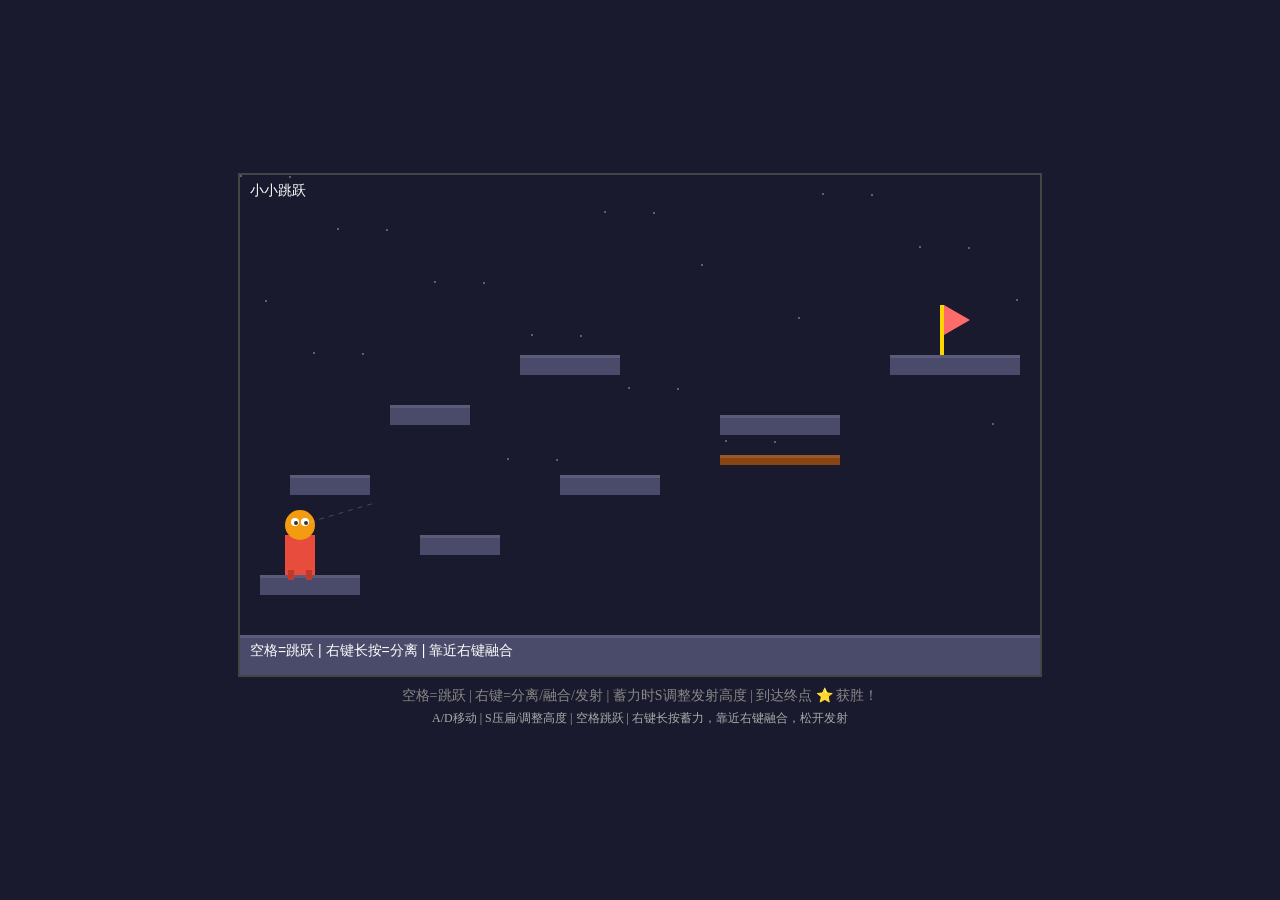
==== index.html @ ab2c9b50 "修复右键蓄力、压扁时上半身跟随" ====
<!DOCTYPE html>
<html lang="zh">
<head>
    <meta charset="UTF-8">
    <meta name="viewport" content="width=device-width, initial-scale=1.0">
    <title>小小跳跃 | Little Jump</title>
    <style>
        * { margin: 0; padding: 0; box-sizing: border-box; }
        body { background: #1a1a2e; display: flex; justify-content: center; align-items: center; min-height: 100vh; flex-direction: column; }
        canvas { background: #2d2d44; border: 2px solid #444; cursor: crosshair; }
        #info { color: #888; font-size: 14px; margin-top: 10px; text-align: center; }
        #controls { color: #aaa; font-size: 12px; margin-top: 5px; }
    </style>
</head>
<body>
    <canvas id="game" width="800" height="500"></canvas>
    <div id="info">空格=跳跃 | 右键=分离/融合/发射 | 蓄力时S调整发射高度 | 到达终点 ⭐ 获胜！</div>
    <div id="controls">A/D移动 | S压扁/调整高度 | 空格跳跃 | 右键长按蓄力，靠近右键融合，松开发射</div>
    
    <script>
        const canvas = document.getElementById('game');
        const ctx = canvas.getContext('2d');
        
        // 物理常量
        const GRAVITY = 0.55;
        const MAX_POWER = 30;        // 最大发射力度
        const POWER_RATE = 0.3;      // 蓄力速度
        const JUMP_POWER_SMALL = 9;
        const JUMP_POWER_BIG = 14;
        const HOLD_FOR_SEPARATION = 30; // 0.5秒后分离
        const MAX_CHARGE_FRAMES = 180;  // 3秒最大蓄力
        const MOVE_SPEED = 5;
        
        // 土狼时间 & 跳跃缓冲
        const COYOTE_TIME = 8;
        const JUMP_BUFFER = 8;
        
        // 游戏状态
        let isSeparated = false;
        let isChargingW = false;
        let chargePower = 0;
        let holdFramesW = 0;
        let wasSeparating = false;
        let isCrouching = false;
        let coyoteTimer = 0;
        let jumpBufferTimer = 0;
        let gameWon = false;
        
        // 蓄力时可调整上半身位置
        let chargeUpperOffset = -50; // 默认在头上50像素
        const MIN_UPPER_OFFSET = -80; // 最高
        const MAX_UPPER_OFFSET = -20; // 最低
        
        // 角色
        const lower = {
            x: 60, y: 400,
            vy: 0,
            onGround: false,
            crouchHeight: 20,
            isJumping: false
        };
        
        const upper = {
            x: 60, y: 350,
            vx: 0, vy: 0,
            launched: false
        };
        
        const fireballs = [];
        let mouseX = 400, mouseY = 250;
        const keys = { a: false, d: false, s: false, space: false, w: false };
        
        // 关卡设计
        const platforms = [
            { x: 0, y: 460, w: 800, h: 40 },
            { x: 20, y: 400, w: 100, h: 20 },
            { x: 180, y: 360, w: 80, h: 20 },
            { x: 320, y: 300, w: 100, h: 20 },
            { x: 480, y: 240, w: 120, h: 20 },
            { x: 480, y: 280, w: 120, h: 10, isBarrier: true },
            { x: 650, y: 180, w: 130, h: 20 },
            { x: 50, y: 300, w: 80, h: 20 },
            { x: 150, y: 230, w: 80, h: 20 },
            { x: 280, y: 180, w: 100, h: 20 },
        ];
        
        const goal = { x: 700, y: 130, w: 30, h: 50 };
        
        const COLORS = {
            bg: '#1a1a2e',
            platform: '#4a4a6a',
            barrier: '#8b4513',
            player: '#e74c3c',
            head: '#f39c12',
            goal: '#ffd700'
        };
        
        // ===== 跳跃 =====
        function tryJump(isBigJump) {
            if (lower.onGround || coyoteTimer > 0) {
                const power = isBigJump ? JUMP_POWER_BIG : JUMP_POWER_SMALL;
                lower.vy = -power;
                lower.onGround = false;
                lower.isJumping = true;
                coyoteTimer = 0;
                jumpBufferTimer = 0;
                return true;
            }
            return false;
        }
        
        // ===== 碰撞检测 =====
        function checkPlatformCollision() {
            let wasOnGround = lower.onGround;
            lower.onGround = false;
            
            for (const p of platforms) {
                if (lower.vy >= 0) {
                    const prevBottom = lower.y - lower.vy;
                    const currBottom = lower.y;
                    
                    if (lower.x > p.x && lower.x < p.x + p.w) {
                        if (prevBottom <= p.y && currBottom >= p.y) {
                            lower.y = p.y;
                            lower.vy = 0;
                            lower.onGround = true;
                            lower.isJumping = false;
                            break;
                        }
                    }
                }
            }
            
            if (wasOnGround && !lower.onGround && lower.vy >= 0) {
                coyoteTimer = COYOTE_TIME;
            }
        }
        
        function checkGoal() {
            if (lower.x > goal.x && lower.x < goal.x + goal.w &&
                lower.y > goal.y && lower.y < goal.y + goal.h) {
                gameWon = true;
            }
        }
        
        function resetGame() {
            lower.x = 60;
            lower.y = 400;
            lower.vy = 0;
            upper.x = 60;
            upper.y = 350;
            upper.launched = false;
            isSeparated = false;
            gameWon = false;
        }
        
        // ===== 输入处理 =====
        document.addEventListener('keydown', (e) => {
            if (e.code === 'KeyA') keys.a = true;
            if (e.code === 'KeyD') keys.d = true;
            if (e.code === 'KeyS') { 
                keys.s = true; 
                isCrouching = true;
                // 蓄力时按S降低上半身位置
                if (isChargingW && !isSeparated) {
                    chargeUpperOffset = Math.min(chargeUpperOffset + 2, MAX_UPPER_OFFSET);
                }
            }
            if (e.code === 'KeyR' && gameWon) { resetGame(); }
            
            // 空格 = 跳跃（只管跳跃）
            if (e.code === 'Space') {
                e.preventDefault();
                if (!keys.space) {
                    keys.space = true;
                    jumpBufferTimer = JUMP_BUFFER;
                    
                    // 分离状态下也能跳
                    if (isSeparated && (lower.onGround || coyoteTimer > 0)) {
                        tryJump(false);
                    }
                }
            }
            
            // W键（备用）
            if (e.code === 'KeyW') {
                keys.w = true;
            }
        });
        
        document.addEventListener('keyup', (e) => {
            if (e.code === 'KeyA') keys.a = false;
            if (e.code === 'KeyD') keys.d = false;
            if (e.code === 'KeyS') { keys.s = false; isCrouching = false; }
            
            // 空格松开 = 决定大小跳
            if (e.code === 'Space') {
                if (keys.space) {
                    if (!isSeparated) {
                        // 如果在地面上且没有在跳跃，尝试小跳
                        if (lower.onGround || coyoteTimer > 0) {
                            tryJump(false);
                        }
                    }
                    keys.space = false;
                    jumpBufferTimer = 0;
                }
            }
            
            // W松开
            if (e.code === 'KeyW') {
                keys.w = false;
            }
        });
        
        canvas.addEventListener('mousemove', (e) => {
            const rect = canvas.getBoundingClientRect();
            mouseX = e.clientX - rect.left;
            mouseY = e.clientY - rect.top;
        });
        
        // 左键 = 发射火球
        canvas.addEventListener('mousedown', (e) => {
            if (e.button === 0) shootFireball();
        });
        
        // 右键 = 分离/融合/蓄力
        let isRightMouseDown = false;
        canvas.addEventListener('mousedown', (e) => {
            if (e.button === 2) {
                e.preventDefault();
                isRightMouseDown = true;
                
                // 分离状态下检查融合
                if (isSeparated) {
                    const dx = lower.x - upper.x;
                    const dy = lower.y - upper.y;
                    if (Math.sqrt(dx*dx + dy*dy) < 50) {
                        // 靠近就融合
                        isSeparated = false;
                        upper.launched = false;
                        upper.x = lower.x;
                        upper.y = lower.y - 50;
                        isChargingW = false;
                        isRightMouseDown = false;
                    } else if (!upper.launched) {
                        // 远离就准备发射
                        isChargingW = true;
                        holdFramesW = 0;
                    }
                } else {
                    // 合并状态开始蓄力分离
                    isChargingW = true;
                    holdFramesW = 0;
                    wasSeparating = false;
                }
            }
        });
        
        // 右键松开 = 发射
        canvas.addEventListener('mouseup', (e) => {
            if (e.button === 2) {
                isRightMouseDown = false;
                if (wasSeparating && isSeparated && !upper.launched) {
                    const angle = Math.atan2(mouseY - upper.y, mouseX - upper.x);
                    const power = Math.min(chargePower, MAX_POWER);
                    upper.vx = Math.cos(angle) * power;
                    upper.vy = Math.sin(angle) * power;
                    upper.launched = true;
                }
                isChargingW = false;
                chargePower = 0;
                holdFramesW = 0;
                wasSeparating = false;
                chargeUpperOffset = -50;
            }
        });
        
        // 禁用右键菜单
        canvas.addEventListener('contextmenu', (e) => e.preventDefault());
        
        function shootFireball() {
            const angle = Math.atan2(mouseY - upper.y, mouseX - upper.x);
            fireballs.push({
                x: upper.x, y: upper.y,
                vx: Math.cos(angle) * 10,
                vy: Math.sin(angle) * 10,
                radius: 6, life: 80
            });
        }
        
        // ===== 更新 =====
        function update() {
            if (gameWon) return;
            
            // 移动
            if (keys.a) lower.x -= MOVE_SPEED;
            if (keys.d) lower.x += MOVE_SPEED;
            
            // 跳跃缓冲
            if (jumpBufferTimer > 0 && !lower.isJumping) {
                jumpBufferTimer--;
                if (lower.onGround || coyoteTimer > 0) {
                    tryJump(false);
                }
            }
            
            // 土狼时间
            if (coyoteTimer > 0) coyoteTimer--;
            
            // 重力
            lower.vy += GRAVITY;
            lower.y += lower.vy;
            
            checkPlatformCollision();
            
            // 头的位置（蓄力时可调整，压扁时跟随）
            if (!isSeparated) {
                upper.x = lower.x;
                if (isChargingW) {
                    // 蓄力时使用可调整的位置
                    upper.y = lower.y + chargeUpperOffset;
                } else if (isCrouching) {
                    // 压扁时头降低
                    upper.y = lower.y - 25;
                } else {
                    // 正常站立
                    upper.y = lower.y - 50;
                }
            }
            
            // 右键蓄力检测（分离）
            if (isRightMouseDown && isChargingW && !isSeparated) {
                holdFramesW++;
                chargePower = Math.min(chargePower + POWER_RATE, MAX_POWER);
                
                // 不按S时，上半身慢慢回到默认位置
                if (!keys.s && chargeUpperOffset > -50) {
                    chargeUpperOffset -= 1;
                }
                
                // 达到分离阈值
                if (holdFramesW >= HOLD_FOR_SEPARATION && !isSeparated) {
                    isSeparated = true;
                    upper.launched = false;
                    upper.x = lower.x;
                    upper.y = lower.y + chargeUpperOffset; // 使用调整后的位置
                    wasSeparating = true;
                }
                
                // 限制最大蓄力
                if (holdFramesW > MAX_CHARGE_FRAMES) {
                    holdFramesW = MAX_CHARGE_FRAMES;
                }
            }
            
            // 上半身飞行
            if (isSeparated && upper.launched) {
                upper.vy += GRAVITY;
                upper.x += upper.vx;
                upper.y += upper.vy;
                
                for (const p of platforms) {
                    if (upper.y + 15 > p.y && upper.y < p.y + p.h &&
                        upper.x > p.x && upper.x < p.x + p.w) {
                        upper.y = p.y - 15;
                        upper.vy *= -0.3;
                        upper.vx *= 0.8;
                        break;
                    }
                }
                
                if (upper.x < 15) { upper.x = 15; upper.vx *= -0.5; }
                if (upper.x > 785) { upper.x = 785; upper.vx *= -0.5; }
            } else if (isSeparated) {
                upper.x = lower.x;
                upper.y = lower.y - 50;
            }
            
            // 火球
            for (let i = fireballs.length - 1; i >= 0; i--) {
                const fb = fireballs[i];
                fb.x += fb.vx;
                fb.y += fb.vy;
                fb.vy += 0.15;
                fb.life--;
                if (fb.life <= 0 || fb.y > 500 || fb.x < 0 || fb.x > 800) {
                    fireballs.splice(i, 1);
                }
            }
            
            lower.x = Math.max(15, Math.min(785, lower.x));
            checkGoal();
        }
        
        // ===== 绘制 =====
        function draw() {
            ctx.fillStyle = COLORS.bg;
            ctx.fillRect(0, 0, 800, 500);
            
            // 背景星星
            ctx.fillStyle = 'rgba(255,255,255,0.3)';
            for (let i = 0; i < 30; i++) {
                ctx.fillRect((i * 97) % 800, (i * 53) % 300, 2, 2);
            }
            
            // 平台
            for (const p of platforms) {
                ctx.fillStyle = p.isBarrier ? COLORS.barrier : COLORS.platform;
                ctx.fillRect(p.x, p.y, p.w, p.h);
                ctx.fillStyle = 'rgba(255,255,255,0.1)';
                ctx.fillRect(p.x, p.y, p.w, 3);
            }
            
            // 终点
            ctx.fillStyle = COLORS.goal;
            ctx.fillRect(goal.x, goal.y, 4, goal.h);
            ctx.beginPath();
            ctx.moveTo(goal.x + 4, goal.y);
            ctx.lineTo(goal.x + 30, goal.y + 15);
            ctx.lineTo(goal.x + 4, goal.y + 30);
            ctx.fillStyle = '#ff6b6b';
            ctx.fill();
            
            // 下半身
            const bodyH = isCrouching ? lower.crouchHeight : 40;
            ctx.fillStyle = COLORS.player;
            ctx.fillRect(lower.x - 15, lower.y - bodyH, 30, bodyH);
            
            ctx.fillStyle = '#c0392b';
            if (!isCrouching) {
                ctx.fillRect(lower.x - 12, lower.y - 5, 6, 10);
                ctx.fillRect(lower.x + 6, lower.y - 5, 6, 10);
            } else {
                ctx.fillRect(lower.x - 15, lower.y - 5, 8, 5);
                ctx.fillRect(lower.x + 7, lower.y - 5, 8, 5);
            }
            
            // 上半身
            ctx.fillStyle = COLORS.head;
            ctx.beginPath();
            ctx.arc(upper.x, upper.y, 15, 0, Math.PI * 2);
            ctx.fill();
            
            ctx.fillStyle = '#fff';
            ctx.beginPath();
            ctx.arc(upper.x - 5, upper.y - 3, 4, 0, Math.PI * 2);
            ctx.arc(upper.x + 5, upper.y - 3, 4, 0, Math.PI * 2);
            ctx.fill();
            ctx.fillStyle = '#333';
            ctx.beginPath();
            ctx.arc(upper.x - 4, upper.y - 2, 2, 0, Math.PI * 2);
            ctx.arc(upper.x + 6, upper.y - 2, 2, 0, Math.PI * 2);
            ctx.fill();
            
            // W蓄力圈（合并显示）
            if (isChargingW && holdFramesW > 0) {
                const progress = Math.min(holdFramesW / MAX_CHARGE_FRAMES, 1);
                const sepRatio = HOLD_FOR_SEPARATION / MAX_CHARGE_FRAMES; // 分离点位置
                
                // 背景圈
                ctx.strokeStyle = 'rgba(100, 100, 100, 0.3)';
                ctx.lineWidth = 6;
                ctx.beginPath();
                ctx.arc(upper.x, upper.y, 30, 0, Math.PI * 2);
                ctx.stroke();
                
                // 蓄力进度圈
                if (progress < sepRatio) {
                    // 分离前：黄色（蓄力中）
                    ctx.strokeStyle = `rgba(255, 200, 0, ${0.5 + progress/sepRatio * 0.5})`;
                } else {
                    // 分离后：青色到红色（力度增加）
                    const powerProgress = (progress - sepRatio) / (1 - sepRatio);
                    const r = Math.floor(0 + powerProgress * 255);
                    const g = Math.floor(200 - powerProgress * 100);
                    const b = Math.floor(255 - powerProgress * 100);
                    ctx.strokeStyle = `rgba(${r}, ${g}, ${b}, 0.9)`;
                }
                
                ctx.lineWidth = 6;
                ctx.beginPath();
                ctx.arc(upper.x, upper.y, 30, -Math.PI/2, -Math.PI/2 + Math.PI * 2 * progress);
                ctx.stroke();
                
                // 分离点标记
                if (!isSeparated) {
                    const sepAngle = -Math.PI/2 + Math.PI * 2 * sepRatio;
                    ctx.fillStyle = '#fff';
                    ctx.beginPath();
                    ctx.arc(
                        upper.x + Math.cos(sepAngle) * 30,
                        upper.y + Math.sin(sepAngle) * 30,
                        3, 0, Math.PI * 2
                    );
                    ctx.fill();
                }
            }
            
            // 瞄准线
            ctx.strokeStyle = 'rgba(255, 255, 255, 0.2)';
            ctx.setLineDash([5, 5]);
            ctx.beginPath();
            ctx.moveTo(upper.x, upper.y);
            const angle = Math.atan2(mouseY - upper.y, mouseX - upper.x);
            ctx.lineTo(upper.x + Math.cos(angle) * 80, upper.y + Math.sin(angle) * 80);
            ctx.stroke();
            ctx.setLineDash([]);
            
            // 火球
            for (const fb of fireballs) {
                const alpha = fb.life / 80;
                ctx.fillStyle = `rgba(255, 150, 0, ${alpha})`;
                ctx.beginPath();
                ctx.arc(fb.x, fb.y, fb.radius, 0, Math.PI * 2);
                ctx.fill();
                ctx.fillStyle = `rgba(255, 255, 0, ${alpha})`;
                ctx.beginPath();
                ctx.arc(fb.x, fb.y, fb.radius - 2, 0, Math.PI * 2);
                ctx.fill();
            }
            
            // UI
            ctx.fillStyle = '#fff';
            ctx.font = '14px Arial';
            
            if (gameWon) {
                ctx.fillStyle = '#ffd700';
                ctx.font = '32px Arial';
                ctx.fillText('🎉 到达终点！按 R 重新开始 🎉', 200, 250);
            } else {
                ctx.fillText('小小跳跃', 10, 20);
                if (isSeparated) {
                    ctx.fillText('分离模式 | 空格=下身跳跃 | 靠近右键融合 | 长按右键蓄力，松开发射', 10, 480);
                } else if (isCrouching) {
                    ctx.fillText('压扁中...', 10, 480);
                } else if (isChargingW) {
                    const progress = Math.min(holdFramesW / MAX_CHARGE_FRAMES, 1);
                    const seconds = (holdFramesW / 60).toFixed(1);
                    const percent = Math.round(progress * 100);
                    const heightPercent = Math.round((chargeUpperOffset + 80) / 60 * 100);
                    if (!isSeparated) {
                        ctx.fillText(`右键蓄力: ${seconds}s / 3.0s (${percent}%) | S调整高度(${heightPercent}%)`, 10, 480);
                    } else {
                        ctx.fillText(`已分离！右键蓄力: ${seconds}s / 3.0s (${percent}%) 松开发射`, 10, 480);
                    }
                } else {
                    ctx.fillText('空格=跳跃 | 右键长按=分离 | 靠近右键融合', 10, 480);
                }
                
                if (coyoteTimer > 0) {
                    ctx.fillStyle = 'rgba(0, 255, 0, 0.5)';
                    ctx.fillText('土狼!', lower.x - 15, lower.y - 60);
                }
            }
        }
        
        function gameLoop() {
            update();
            draw();
            requestAnimationFrame(gameLoop);
        }
        
        gameLoop();
    </script>
</body>
</html>
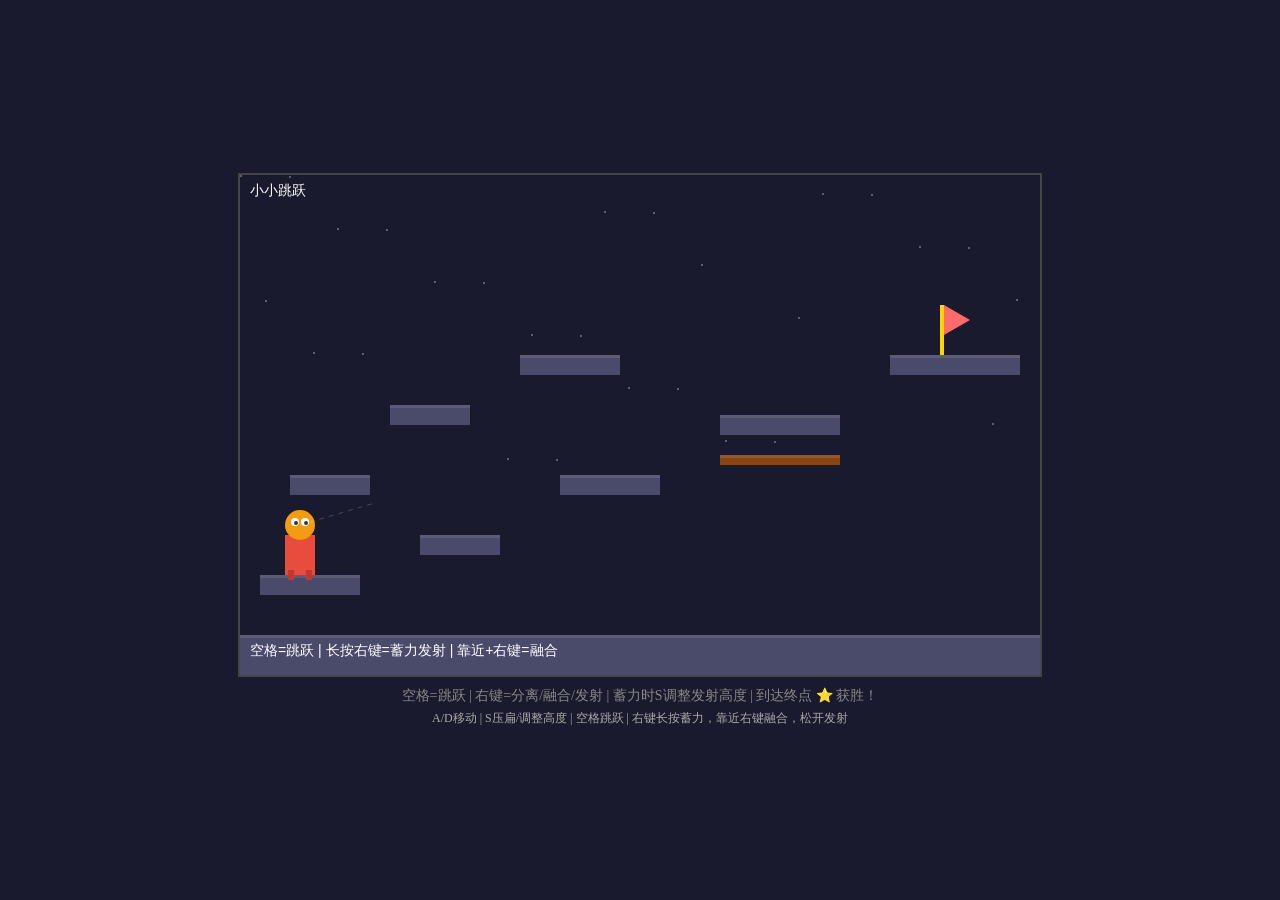
==== commit a1e6c178: "蓄力时不分离，松开右键才发射上半身" ====
--- a/index.html
+++ b/index.html
@@ -27,7 +27,7 @@
         const POWER_RATE = 0.3;      // 蓄力速度
         const JUMP_POWER_SMALL = 9;
         const JUMP_POWER_BIG = 14;
-        const HOLD_FOR_SEPARATION = 30; // 0.5秒后分离
+        const HOLD_FOR_SEPARATION = 60; // 1秒后分离
         const MAX_CHARGE_FRAMES = 180;  // 3秒最大蓄力
         const MOVE_SPEED = 5;
         
@@ -224,7 +224,7 @@
             if (e.button === 0) shootFireball();
         });
         
-        // 右键 = 分离/融合/蓄力
+        // 右键 = 融合/蓄力发射
         let isRightMouseDown = false;
         canvas.addEventListener('mousedown', (e) => {
             if (e.button === 2) {
@@ -243,31 +243,35 @@
                         upper.y = lower.y - 50;
                         isChargingW = false;
                         isRightMouseDown = false;
-                    } else if (!upper.launched) {
-                        // 远离就准备发射
-                        isChargingW = true;
-                        holdFramesW = 0;
                     }
                 } else {
-                    // 合并状态开始蓄力分离
+                    // 合并状态开始蓄力
                     isChargingW = true;
                     holdFramesW = 0;
-                    wasSeparating = false;
+                    chargePower = 0;
                 }
             }
         });
         
-        // 右键松开 = 发射
+        // 右键松开 = 发射上半身
         canvas.addEventListener('mouseup', (e) => {
             if (e.button === 2) {
+                e.preventDefault();
                 isRightMouseDown = false;
-                if (wasSeparating && isSeparated && !upper.launched) {
+                
+                if (isChargingW && !isSeparated && holdFramesW > 0) {
+                    // 蓄力状态松开：发射上半身
+                    isSeparated = true;
+                    upper.launched = true;
+                    upper.x = lower.x;
+                    upper.y = lower.y - 50;
+                    
                     const angle = Math.atan2(mouseY - upper.y, mouseX - upper.x);
                     const power = Math.min(chargePower, MAX_POWER);
                     upper.vx = Math.cos(angle) * power;
                     upper.vy = Math.sin(angle) * power;
-                    upper.launched = true;
-                }
+                }
+                
                 isChargingW = false;
                 chargePower = 0;
                 holdFramesW = 0;
@@ -317,36 +321,20 @@
             // 头的位置（蓄力时可调整，压扁时跟随）
             if (!isSeparated) {
                 upper.x = lower.x;
-                if (isChargingW) {
-                    // 蓄力时使用可调整的位置
-                    upper.y = lower.y + chargeUpperOffset;
-                } else if (isCrouching) {
-                    // 压扁时头降低
+                
+                if (isCrouching) {
+                    // 压扁时：头在身体上方25像素
                     upper.y = lower.y - 25;
                 } else {
-                    // 正常站立
+                    // 站立时：头在身体上方50像素
                     upper.y = lower.y - 50;
                 }
             }
             
-            // 右键蓄力检测（分离）
+            // 右键蓄力检测（只蓄力，不分离）
             if (isRightMouseDown && isChargingW && !isSeparated) {
                 holdFramesW++;
                 chargePower = Math.min(chargePower + POWER_RATE, MAX_POWER);
-                
-                // 不按S时，上半身慢慢回到默认位置
-                if (!keys.s && chargeUpperOffset > -50) {
-                    chargeUpperOffset -= 1;
-                }
-                
-                // 达到分离阈值
-                if (holdFramesW >= HOLD_FOR_SEPARATION && !isSeparated) {
-                    isSeparated = true;
-                    upper.launched = false;
-                    upper.x = lower.x;
-                    upper.y = lower.y + chargeUpperOffset; // 使用调整后的位置
-                    wasSeparating = true;
-                }
                 
                 // 限制最大蓄力
                 if (holdFramesW > MAX_CHARGE_FRAMES) {
@@ -453,48 +441,70 @@
             ctx.arc(upper.x + 6, upper.y - 2, 2, 0, Math.PI * 2);
             ctx.fill();
             
-            // W蓄力圈（合并显示）
+            // 右键蓄力圈（完整360°）
             if (isChargingW && holdFramesW > 0) {
                 const progress = Math.min(holdFramesW / MAX_CHARGE_FRAMES, 1);
-                const sepRatio = HOLD_FOR_SEPARATION / MAX_CHARGE_FRAMES; // 分离点位置
-                
-                // 背景圈
-                ctx.strokeStyle = 'rgba(100, 100, 100, 0.3)';
-                ctx.lineWidth = 6;
+                const sepRatio = HOLD_FOR_SEPARATION / MAX_CHARGE_FRAMES;
+                
+                // 背景圈（完整灰色）
+                ctx.strokeStyle = 'rgba(80, 80, 80, 0.5)';
+                ctx.lineWidth = 10;
                 ctx.beginPath();
-                ctx.arc(upper.x, upper.y, 30, 0, Math.PI * 2);
+                ctx.arc(upper.x, upper.y, 38, 0, Math.PI * 2);
                 ctx.stroke();
                 
-                // 蓄力进度圈
+                // 设置颜色
                 if (progress < sepRatio) {
-                    // 分离前：黄色（蓄力中）
-                    ctx.strokeStyle = `rgba(255, 200, 0, ${0.5 + progress/sepRatio * 0.5})`;
+                    const alpha = 0.6 + (progress / sepRatio) * 0.4;
+                    ctx.fillStyle = `rgba(255, 220, 0, ${alpha})`; // 黄色
                 } else {
-                    // 分离后：青色到红色（力度增加）
                     const powerProgress = (progress - sepRatio) / (1 - sepRatio);
-                    const r = Math.floor(0 + powerProgress * 255);
-                    const g = Math.floor(200 - powerProgress * 100);
-                    const b = Math.floor(255 - powerProgress * 100);
-                    ctx.strokeStyle = `rgba(${r}, ${g}, ${b}, 0.9)`;
-                }
-                
-                ctx.lineWidth = 6;
+                    const r = Math.floor(50 + powerProgress * 205);
+                    const g = Math.floor(255 - powerProgress * 150);
+                    const b = 50;
+                    ctx.fillStyle = `rgba(${r}, ${g}, ${b}, 0.9)`;
+                }
+                
+                // 画扇形填充（处理满圈情况）
                 ctx.beginPath();
-                ctx.arc(upper.x, upper.y, 30, -Math.PI/2, -Math.PI/2 + Math.PI * 2 * progress);
+                ctx.moveTo(upper.x, upper.y);
+                if (progress >= 0.99) {
+                    // 满圈时画完整圆
+                    ctx.arc(upper.x, upper.y, 38, 0, Math.PI * 2, false);
+                } else {
+                    const startAngle = -Math.PI / 2;
+                    const endAngle = startAngle + Math.PI * 2 * progress;
+                    ctx.arc(upper.x, upper.y, 38, startAngle, endAngle, false);
+                }
+                ctx.closePath();
+                ctx.fill();
+                
+                // 外圈描边
+                ctx.strokeStyle = 'rgba(255, 255, 255, 0.3)';
+                ctx.lineWidth = 2;
+                ctx.beginPath();
+                ctx.arc(upper.x, upper.y, 38, 0, Math.PI * 2);
                 ctx.stroke();
                 
                 // 分离点标记
                 if (!isSeparated) {
-                    const sepAngle = -Math.PI/2 + Math.PI * 2 * sepRatio;
+                    const sepAngle = -Math.PI / 2 + Math.PI * 2 * sepRatio;
                     ctx.fillStyle = '#fff';
                     ctx.beginPath();
                     ctx.arc(
-                        upper.x + Math.cos(sepAngle) * 30,
-                        upper.y + Math.sin(sepAngle) * 30,
-                        3, 0, Math.PI * 2
+                        upper.x + Math.cos(sepAngle) * 38,
+                        upper.y + Math.sin(sepAngle) * 38,
+                        5, 0, Math.PI * 2
                     );
                     ctx.fill();
                 }
+                
+                // 中心显示力度百分比
+                ctx.fillStyle = '#fff';
+                ctx.font = 'bold 12px Arial';
+                ctx.textAlign = 'center';
+                ctx.fillText(`${Math.round(progress * 100)}%`, upper.x, upper.y + 4);
+                ctx.textAlign = 'left';
             }
             
             // 瞄准线
@@ -531,21 +541,16 @@
             } else {
                 ctx.fillText('小小跳跃', 10, 20);
                 if (isSeparated) {
-                    ctx.fillText('分离模式 | 空格=下身跳跃 | 靠近右键融合 | 长按右键蓄力，松开发射', 10, 480);
+                    ctx.fillText('分离模式 | 空格=下身跳跃 | 靠近+右键=融合', 10, 480);
                 } else if (isCrouching) {
                     ctx.fillText('压扁中...', 10, 480);
                 } else if (isChargingW) {
                     const progress = Math.min(holdFramesW / MAX_CHARGE_FRAMES, 1);
                     const seconds = (holdFramesW / 60).toFixed(1);
                     const percent = Math.round(progress * 100);
-                    const heightPercent = Math.round((chargeUpperOffset + 80) / 60 * 100);
-                    if (!isSeparated) {
-                        ctx.fillText(`右键蓄力: ${seconds}s / 3.0s (${percent}%) | S调整高度(${heightPercent}%)`, 10, 480);
-                    } else {
-                        ctx.fillText(`已分离！右键蓄力: ${seconds}s / 3.0s (${percent}%) 松开发射`, 10, 480);
-                    }
+                    ctx.fillText(`蓄力中: ${seconds}s / 3.0s (${percent}%) | 松开发射`, 10, 480);
                 } else {
-                    ctx.fillText('空格=跳跃 | 右键长按=分离 | 靠近右键融合', 10, 480);
+                    ctx.fillText('空格=跳跃 | 长按右键=蓄力发射 | 靠近+右键=融合', 10, 480);
                 }
                 
                 if (coyoteTimer > 0) {
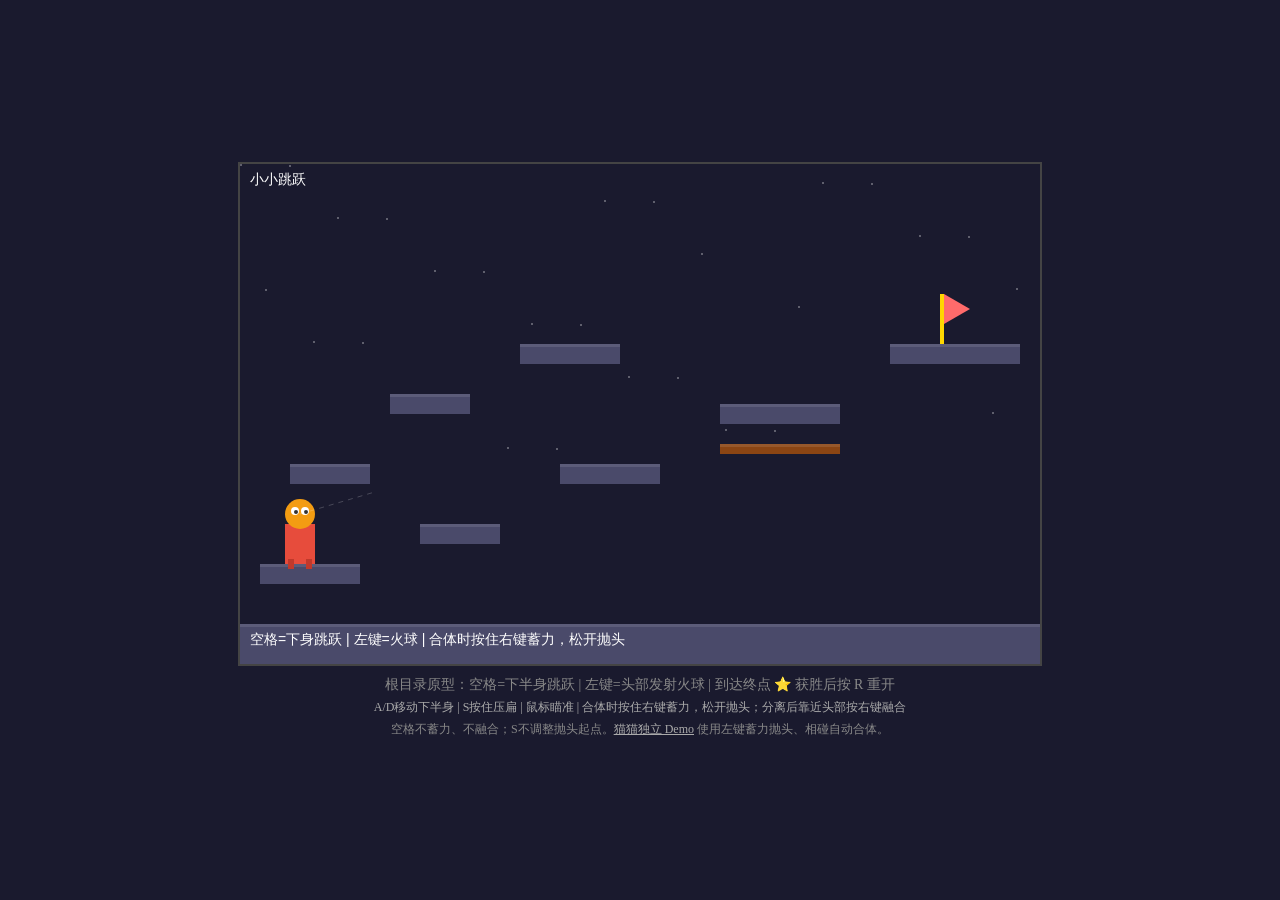
==== commit beaad386: "Clarify controls for both demos and correct legacy charge hints" ====
--- a/index.html
+++ b/index.html
@@ -14,8 +14,9 @@
 </head>
 <body>
     <canvas id="game" width="800" height="500"></canvas>
-    <div id="info">空格=跳跃 | 右键=分离/融合/发射 | 蓄力时S调整发射高度 | 到达终点 ⭐ 获胜！</div>
-    <div id="controls">A/D移动 | S压扁/调整高度 | 空格跳跃 | 右键长按蓄力，靠近右键融合，松开发射</div>
+    <div id="info">根目录原型：空格=下半身跳跃 | 左键=头部发射火球 | 到达终点 ⭐ 获胜后按 R 重开</div>
+    <div id="controls">A/D移动下半身 | S按住压扁 | 鼠标瞄准 | 合体时按住右键蓄力，松开抛头；分离后靠近头部按右键融合</div>
+    <div id="controls-note" style="color:#888;font-size:12px;margin-top:5px;">空格不蓄力、不融合；S不调整抛头起点。<a href="cat-launch/" style="color:#aaa;">猫猫独立 Demo</a> 使用左键蓄力抛头、相碰自动合体。</div>
     
     <script>
         const canvas = document.getElementById('game');
@@ -27,8 +28,7 @@
         const POWER_RATE = 0.3;      // 蓄力速度
         const JUMP_POWER_SMALL = 9;
         const JUMP_POWER_BIG = 14;
-        const HOLD_FOR_SEPARATION = 60; // 1秒后分离
-        const MAX_CHARGE_FRAMES = 180;  // 3秒最大蓄力
+        const MAX_CHARGE_FRAMES = 180;  // 蓄力计时上限；实际力度由 MAX_POWER / POWER_RATE 决定
         const MOVE_SPEED = 5;
         
         // 土狼时间 & 跳跃缓冲
@@ -46,7 +46,7 @@
         let jumpBufferTimer = 0;
         let gameWon = false;
         
-        // 蓄力时可调整上半身位置
+        // 旧版蓄力高度状态：当前绘制及发射起点未使用该偏移
         let chargeUpperOffset = -50; // 默认在头上50像素
         const MIN_UPPER_OFFSET = -80; // 最高
         const MAX_UPPER_OFFSET = -20; // 最低
@@ -161,7 +161,7 @@
             if (e.code === 'KeyS') { 
                 keys.s = true; 
                 isCrouching = true;
-                // 蓄力时按S降低上半身位置
+                // 保留旧版偏移更新；当前仅压扁姿势生效，不改变抛头起点
                 if (isChargingW && !isSeparated) {
                     chargeUpperOffset = Math.min(chargeUpperOffset + 2, MAX_UPPER_OFFSET);
                 }
@@ -182,7 +182,7 @@
                 }
             }
             
-            // W键（备用）
+            // W仅记录状态，当前未绑定动作
             if (e.code === 'KeyW') {
                 keys.w = true;
             }
@@ -193,7 +193,7 @@
             if (e.code === 'KeyD') keys.d = false;
             if (e.code === 'KeyS') { keys.s = false; isCrouching = false; }
             
-            // 空格松开 = 决定大小跳
+            // 空格松开：仍可在落地或土狼时间内尝试小跳，不负责蓄力或融合
             if (e.code === 'Space') {
                 if (keys.space) {
                     if (!isSeparated) {
@@ -318,7 +318,7 @@
             
             checkPlatformCollision();
             
-            // 头的位置（蓄力时可调整，压扁时跟随）
+            // 头的位置随压扁姿势变化；不使用旧版蓄力偏移
             if (!isSeparated) {
                 upper.x = lower.x;
                 
@@ -443,8 +443,8 @@
             
             // 右键蓄力圈（完整360°）
             if (isChargingW && holdFramesW > 0) {
-                const progress = Math.min(holdFramesW / MAX_CHARGE_FRAMES, 1);
-                const sepRatio = HOLD_FOR_SEPARATION / MAX_CHARGE_FRAMES;
+                const progress = Math.min(chargePower / MAX_POWER, 1);
+                const colorTransition = 1 / 3;
                 
                 // 背景圈（完整灰色）
                 ctx.strokeStyle = 'rgba(80, 80, 80, 0.5)';
@@ -454,11 +454,11 @@
                 ctx.stroke();
                 
                 // 设置颜色
-                if (progress < sepRatio) {
-                    const alpha = 0.6 + (progress / sepRatio) * 0.4;
+                if (progress < colorTransition) {
+                    const alpha = 0.6 + (progress / colorTransition) * 0.4;
                     ctx.fillStyle = `rgba(255, 220, 0, ${alpha})`; // 黄色
                 } else {
-                    const powerProgress = (progress - sepRatio) / (1 - sepRatio);
+                    const powerProgress = (progress - colorTransition) / (1 - colorTransition);
                     const r = Math.floor(50 + powerProgress * 205);
                     const g = Math.floor(255 - powerProgress * 150);
                     const b = 50;
@@ -485,19 +485,6 @@
                 ctx.beginPath();
                 ctx.arc(upper.x, upper.y, 38, 0, Math.PI * 2);
                 ctx.stroke();
-                
-                // 分离点标记
-                if (!isSeparated) {
-                    const sepAngle = -Math.PI / 2 + Math.PI * 2 * sepRatio;
-                    ctx.fillStyle = '#fff';
-                    ctx.beginPath();
-                    ctx.arc(
-                        upper.x + Math.cos(sepAngle) * 38,
-                        upper.y + Math.sin(sepAngle) * 38,
-                        5, 0, Math.PI * 2
-                    );
-                    ctx.fill();
-                }
                 
                 // 中心显示力度百分比
                 ctx.fillStyle = '#fff';
@@ -541,16 +528,15 @@
             } else {
                 ctx.fillText('小小跳跃', 10, 20);
                 if (isSeparated) {
-                    ctx.fillText('分离模式 | 空格=下身跳跃 | 靠近+右键=融合', 10, 480);
+                    ctx.fillText('分离模式 | 空格=下身跳跃 | 左键=火球 | 靠近+右键=融合', 10, 480);
                 } else if (isCrouching) {
                     ctx.fillText('压扁中...', 10, 480);
                 } else if (isChargingW) {
-                    const progress = Math.min(holdFramesW / MAX_CHARGE_FRAMES, 1);
-                    const seconds = (holdFramesW / 60).toFixed(1);
+                    const progress = Math.min(chargePower / MAX_POWER, 1);
                     const percent = Math.round(progress * 100);
-                    ctx.fillText(`蓄力中: ${seconds}s / 3.0s (${percent}%) | 松开发射`, 10, 480);
+                    ctx.fillText(`右键蓄力中：力度 ${percent}% | 松开右键分离并发射头部`, 10, 480);
                 } else {
-                    ctx.fillText('空格=跳跃 | 长按右键=蓄力发射 | 靠近+右键=融合', 10, 480);
+                    ctx.fillText('空格=下身跳跃 | 左键=火球 | 合体时按住右键蓄力，松开抛头', 10, 480);
                 }
                 
                 if (coyoteTimer > 0) {
@@ -570,3 +556,4 @@
     </script>
 </body>
 </html>
+
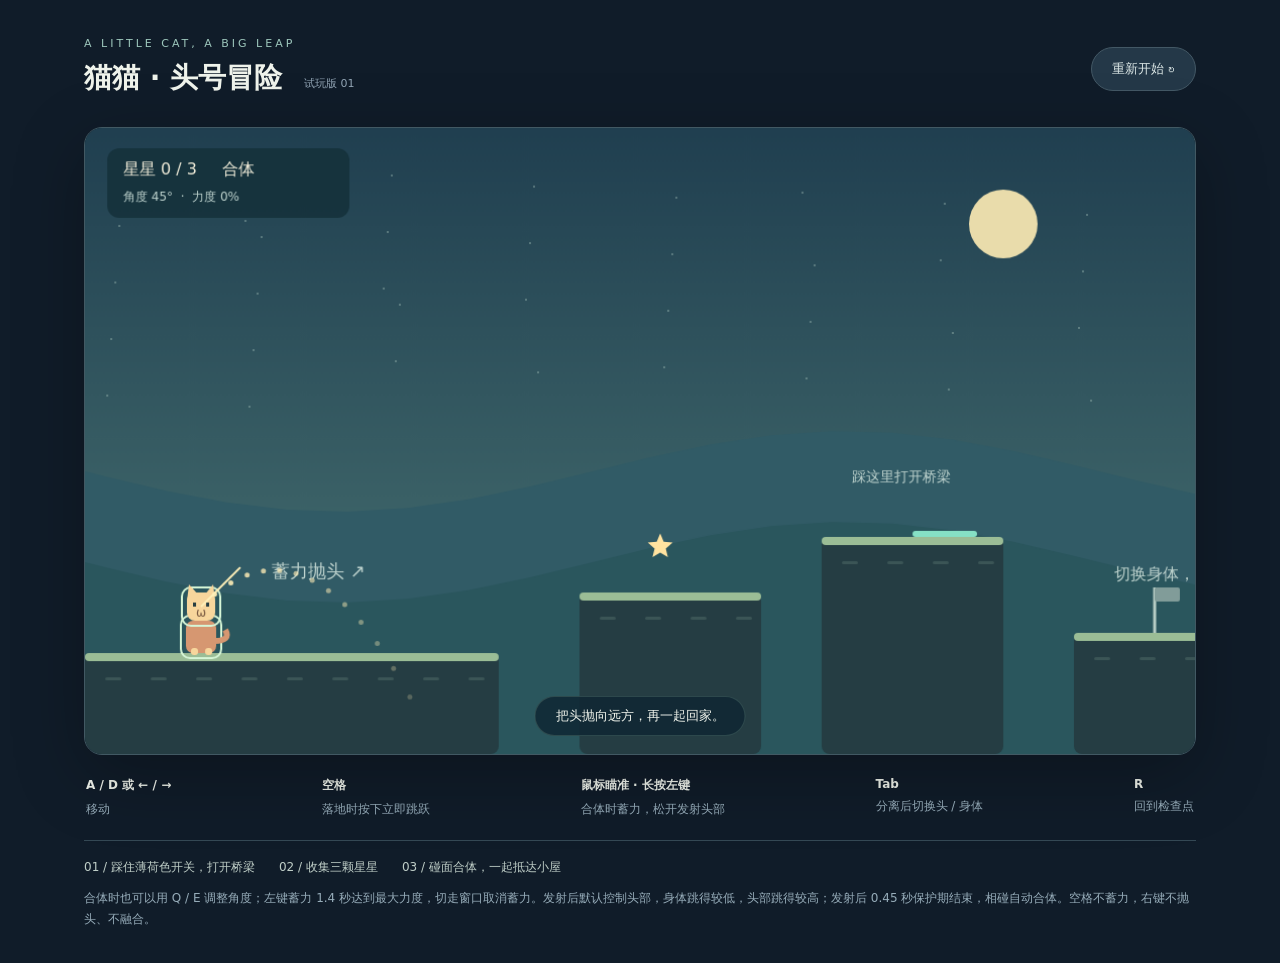
==== commit d7d141a0: "Remove legacy root prototype and route homepage to cat game" ====
--- a/index.html
+++ b/index.html
@@ -1,559 +1,13 @@
-<!DOCTYPE html>
-<html lang="zh">
+<!doctype html>
+<html lang="zh-CN">
 <head>
-    <meta charset="UTF-8">
-    <meta name="viewport" content="width=device-width, initial-scale=1.0">
-    <title>小小跳跃 | Little Jump</title>
-    <style>
-        * { margin: 0; padding: 0; box-sizing: border-box; }
-        body { background: #1a1a2e; display: flex; justify-content: center; align-items: center; min-height: 100vh; flex-direction: column; }
-        canvas { background: #2d2d44; border: 2px solid #444; cursor: crosshair; }
-        #info { color: #888; font-size: 14px; margin-top: 10px; text-align: center; }
-        #controls { color: #aaa; font-size: 12px; margin-top: 5px; }
-    </style>
+    <meta charset="utf-8">
+    <meta name="viewport" content="width=device-width, initial-scale=1">
+    <meta http-equiv="refresh" content="0; url=cat-launch/index.html">
+    <title>猫猫 · 头号冒险 | Little Jump</title>
+    <script>window.location.replace('cat-launch/index.html');</script>
 </head>
 <body>
-    <canvas id="game" width="800" height="500"></canvas>
-    <div id="info">根目录原型：空格=下半身跳跃 | 左键=头部发射火球 | 到达终点 ⭐ 获胜后按 R 重开</div>
-    <div id="controls">A/D移动下半身 | S按住压扁 | 鼠标瞄准 | 合体时按住右键蓄力，松开抛头；分离后靠近头部按右键融合</div>
-    <div id="controls-note" style="color:#888;font-size:12px;margin-top:5px;">空格不蓄力、不融合；S不调整抛头起点。<a href="cat-launch/" style="color:#aaa;">猫猫独立 Demo</a> 使用左键蓄力抛头、相碰自动合体。</div>
-    
-    <script>
-        const canvas = document.getElementById('game');
-        const ctx = canvas.getContext('2d');
-        
-        // 物理常量
-        const GRAVITY = 0.55;
-        const MAX_POWER = 30;        // 最大发射力度
-        const POWER_RATE = 0.3;      // 蓄力速度
-        const JUMP_POWER_SMALL = 9;
-        const JUMP_POWER_BIG = 14;
-        const MAX_CHARGE_FRAMES = 180;  // 蓄力计时上限；实际力度由 MAX_POWER / POWER_RATE 决定
-        const MOVE_SPEED = 5;
-        
-        // 土狼时间 & 跳跃缓冲
-        const COYOTE_TIME = 8;
-        const JUMP_BUFFER = 8;
-        
-        // 游戏状态
-        let isSeparated = false;
-        let isChargingW = false;
-        let chargePower = 0;
-        let holdFramesW = 0;
-        let wasSeparating = false;
-        let isCrouching = false;
-        let coyoteTimer = 0;
-        let jumpBufferTimer = 0;
-        let gameWon = false;
-        
-        // 旧版蓄力高度状态：当前绘制及发射起点未使用该偏移
-        let chargeUpperOffset = -50; // 默认在头上50像素
-        const MIN_UPPER_OFFSET = -80; // 最高
-        const MAX_UPPER_OFFSET = -20; // 最低
-        
-        // 角色
-        const lower = {
-            x: 60, y: 400,
-            vy: 0,
-            onGround: false,
-            crouchHeight: 20,
-            isJumping: false
-        };
-        
-        const upper = {
-            x: 60, y: 350,
-            vx: 0, vy: 0,
-            launched: false
-        };
-        
-        const fireballs = [];
-        let mouseX = 400, mouseY = 250;
-        const keys = { a: false, d: false, s: false, space: false, w: false };
-        
-        // 关卡设计
-        const platforms = [
-            { x: 0, y: 460, w: 800, h: 40 },
-            { x: 20, y: 400, w: 100, h: 20 },
-            { x: 180, y: 360, w: 80, h: 20 },
-            { x: 320, y: 300, w: 100, h: 20 },
-            { x: 480, y: 240, w: 120, h: 20 },
-            { x: 480, y: 280, w: 120, h: 10, isBarrier: true },
-            { x: 650, y: 180, w: 130, h: 20 },
-            { x: 50, y: 300, w: 80, h: 20 },
-            { x: 150, y: 230, w: 80, h: 20 },
-            { x: 280, y: 180, w: 100, h: 20 },
-        ];
-        
-        const goal = { x: 700, y: 130, w: 30, h: 50 };
-        
-        const COLORS = {
-            bg: '#1a1a2e',
-            platform: '#4a4a6a',
-            barrier: '#8b4513',
-            player: '#e74c3c',
-            head: '#f39c12',
-            goal: '#ffd700'
-        };
-        
-        // ===== 跳跃 =====
-        function tryJump(isBigJump) {
-            if (lower.onGround || coyoteTimer > 0) {
-                const power = isBigJump ? JUMP_POWER_BIG : JUMP_POWER_SMALL;
-                lower.vy = -power;
-                lower.onGround = false;
-                lower.isJumping = true;
-                coyoteTimer = 0;
-                jumpBufferTimer = 0;
-                return true;
-            }
-            return false;
-        }
-        
-        // ===== 碰撞检测 =====
-        function checkPlatformCollision() {
-            let wasOnGround = lower.onGround;
-            lower.onGround = false;
-            
-            for (const p of platforms) {
-                if (lower.vy >= 0) {
-                    const prevBottom = lower.y - lower.vy;
-                    const currBottom = lower.y;
-                    
-                    if (lower.x > p.x && lower.x < p.x + p.w) {
-                        if (prevBottom <= p.y && currBottom >= p.y) {
-                            lower.y = p.y;
-                            lower.vy = 0;
-                            lower.onGround = true;
-                            lower.isJumping = false;
-                            break;
-                        }
-                    }
-                }
-            }
-            
-            if (wasOnGround && !lower.onGround && lower.vy >= 0) {
-                coyoteTimer = COYOTE_TIME;
-            }
-        }
-        
-        function checkGoal() {
-            if (lower.x > goal.x && lower.x < goal.x + goal.w &&
-                lower.y > goal.y && lower.y < goal.y + goal.h) {
-                gameWon = true;
-            }
-        }
-        
-        function resetGame() {
-            lower.x = 60;
-            lower.y = 400;
-            lower.vy = 0;
-            upper.x = 60;
-            upper.y = 350;
-            upper.launched = false;
-            isSeparated = false;
-            gameWon = false;
-        }
-        
-        // ===== 输入处理 =====
-        document.addEventListener('keydown', (e) => {
-            if (e.code === 'KeyA') keys.a = true;
-            if (e.code === 'KeyD') keys.d = true;
-            if (e.code === 'KeyS') { 
-                keys.s = true; 
-                isCrouching = true;
-                // 保留旧版偏移更新；当前仅压扁姿势生效，不改变抛头起点
-                if (isChargingW && !isSeparated) {
-                    chargeUpperOffset = Math.min(chargeUpperOffset + 2, MAX_UPPER_OFFSET);
-                }
-            }
-            if (e.code === 'KeyR' && gameWon) { resetGame(); }
-            
-            // 空格 = 跳跃（只管跳跃）
-            if (e.code === 'Space') {
-                e.preventDefault();
-                if (!keys.space) {
-                    keys.space = true;
-                    jumpBufferTimer = JUMP_BUFFER;
-                    
-                    // 分离状态下也能跳
-                    if (isSeparated && (lower.onGround || coyoteTimer > 0)) {
-                        tryJump(false);
-                    }
-                }
-            }
-            
-            // W仅记录状态，当前未绑定动作
-            if (e.code === 'KeyW') {
-                keys.w = true;
-            }
-        });
-        
-        document.addEventListener('keyup', (e) => {
-            if (e.code === 'KeyA') keys.a = false;
-            if (e.code === 'KeyD') keys.d = false;
-            if (e.code === 'KeyS') { keys.s = false; isCrouching = false; }
-            
-            // 空格松开：仍可在落地或土狼时间内尝试小跳，不负责蓄力或融合
-            if (e.code === 'Space') {
-                if (keys.space) {
-                    if (!isSeparated) {
-                        // 如果在地面上且没有在跳跃，尝试小跳
-                        if (lower.onGround || coyoteTimer > 0) {
-                            tryJump(false);
-                        }
-                    }
-                    keys.space = false;
-                    jumpBufferTimer = 0;
-                }
-            }
-            
-            // W松开
-            if (e.code === 'KeyW') {
-                keys.w = false;
-            }
-        });
-        
-        canvas.addEventListener('mousemove', (e) => {
-            const rect = canvas.getBoundingClientRect();
-            mouseX = e.clientX - rect.left;
-            mouseY = e.clientY - rect.top;
-        });
-        
-        // 左键 = 发射火球
-        canvas.addEventListener('mousedown', (e) => {
-            if (e.button === 0) shootFireball();
-        });
-        
-        // 右键 = 融合/蓄力发射
-        let isRightMouseDown = false;
-        canvas.addEventListener('mousedown', (e) => {
-            if (e.button === 2) {
-                e.preventDefault();
-                isRightMouseDown = true;
-                
-                // 分离状态下检查融合
-                if (isSeparated) {
-                    const dx = lower.x - upper.x;
-                    const dy = lower.y - upper.y;
-                    if (Math.sqrt(dx*dx + dy*dy) < 50) {
-                        // 靠近就融合
-                        isSeparated = false;
-                        upper.launched = false;
-                        upper.x = lower.x;
-                        upper.y = lower.y - 50;
-                        isChargingW = false;
-                        isRightMouseDown = false;
-                    }
-                } else {
-                    // 合并状态开始蓄力
-                    isChargingW = true;
-                    holdFramesW = 0;
-                    chargePower = 0;
-                }
-            }
-        });
-        
-        // 右键松开 = 发射上半身
-        canvas.addEventListener('mouseup', (e) => {
-            if (e.button === 2) {
-                e.preventDefault();
-                isRightMouseDown = false;
-                
-                if (isChargingW && !isSeparated && holdFramesW > 0) {
-                    // 蓄力状态松开：发射上半身
-                    isSeparated = true;
-                    upper.launched = true;
-                    upper.x = lower.x;
-                    upper.y = lower.y - 50;
-                    
-                    const angle = Math.atan2(mouseY - upper.y, mouseX - upper.x);
-                    const power = Math.min(chargePower, MAX_POWER);
-                    upper.vx = Math.cos(angle) * power;
-                    upper.vy = Math.sin(angle) * power;
-                }
-                
-                isChargingW = false;
-                chargePower = 0;
-                holdFramesW = 0;
-                wasSeparating = false;
-                chargeUpperOffset = -50;
-            }
-        });
-        
-        // 禁用右键菜单
-        canvas.addEventListener('contextmenu', (e) => e.preventDefault());
-        
-        function shootFireball() {
-            const angle = Math.atan2(mouseY - upper.y, mouseX - upper.x);
-            fireballs.push({
-                x: upper.x, y: upper.y,
-                vx: Math.cos(angle) * 10,
-                vy: Math.sin(angle) * 10,
-                radius: 6, life: 80
-            });
-        }
-        
-        // ===== 更新 =====
-        function update() {
-            if (gameWon) return;
-            
-            // 移动
-            if (keys.a) lower.x -= MOVE_SPEED;
-            if (keys.d) lower.x += MOVE_SPEED;
-            
-            // 跳跃缓冲
-            if (jumpBufferTimer > 0 && !lower.isJumping) {
-                jumpBufferTimer--;
-                if (lower.onGround || coyoteTimer > 0) {
-                    tryJump(false);
-                }
-            }
-            
-            // 土狼时间
-            if (coyoteTimer > 0) coyoteTimer--;
-            
-            // 重力
-            lower.vy += GRAVITY;
-            lower.y += lower.vy;
-            
-            checkPlatformCollision();
-            
-            // 头的位置随压扁姿势变化；不使用旧版蓄力偏移
-            if (!isSeparated) {
-                upper.x = lower.x;
-                
-                if (isCrouching) {
-                    // 压扁时：头在身体上方25像素
-                    upper.y = lower.y - 25;
-                } else {
-                    // 站立时：头在身体上方50像素
-                    upper.y = lower.y - 50;
-                }
-            }
-            
-            // 右键蓄力检测（只蓄力，不分离）
-            if (isRightMouseDown && isChargingW && !isSeparated) {
-                holdFramesW++;
-                chargePower = Math.min(chargePower + POWER_RATE, MAX_POWER);
-                
-                // 限制最大蓄力
-                if (holdFramesW > MAX_CHARGE_FRAMES) {
-                    holdFramesW = MAX_CHARGE_FRAMES;
-                }
-            }
-            
-            // 上半身飞行
-            if (isSeparated && upper.launched) {
-                upper.vy += GRAVITY;
-                upper.x += upper.vx;
-                upper.y += upper.vy;
-                
-                for (const p of platforms) {
-                    if (upper.y + 15 > p.y && upper.y < p.y + p.h &&
-                        upper.x > p.x && upper.x < p.x + p.w) {
-                        upper.y = p.y - 15;
-                        upper.vy *= -0.3;
-                        upper.vx *= 0.8;
-                        break;
-                    }
-                }
-                
-                if (upper.x < 15) { upper.x = 15; upper.vx *= -0.5; }
-                if (upper.x > 785) { upper.x = 785; upper.vx *= -0.5; }
-            } else if (isSeparated) {
-                upper.x = lower.x;
-                upper.y = lower.y - 50;
-            }
-            
-            // 火球
-            for (let i = fireballs.length - 1; i >= 0; i--) {
-                const fb = fireballs[i];
-                fb.x += fb.vx;
-                fb.y += fb.vy;
-                fb.vy += 0.15;
-                fb.life--;
-                if (fb.life <= 0 || fb.y > 500 || fb.x < 0 || fb.x > 800) {
-                    fireballs.splice(i, 1);
-                }
-            }
-            
-            lower.x = Math.max(15, Math.min(785, lower.x));
-            checkGoal();
-        }
-        
-        // ===== 绘制 =====
-        function draw() {
-            ctx.fillStyle = COLORS.bg;
-            ctx.fillRect(0, 0, 800, 500);
-            
-            // 背景星星
-            ctx.fillStyle = 'rgba(255,255,255,0.3)';
-            for (let i = 0; i < 30; i++) {
-                ctx.fillRect((i * 97) % 800, (i * 53) % 300, 2, 2);
-            }
-            
-            // 平台
-            for (const p of platforms) {
-                ctx.fillStyle = p.isBarrier ? COLORS.barrier : COLORS.platform;
-                ctx.fillRect(p.x, p.y, p.w, p.h);
-                ctx.fillStyle = 'rgba(255,255,255,0.1)';
-                ctx.fillRect(p.x, p.y, p.w, 3);
-            }
-            
-            // 终点
-            ctx.fillStyle = COLORS.goal;
-            ctx.fillRect(goal.x, goal.y, 4, goal.h);
-            ctx.beginPath();
-            ctx.moveTo(goal.x + 4, goal.y);
-            ctx.lineTo(goal.x + 30, goal.y + 15);
-            ctx.lineTo(goal.x + 4, goal.y + 30);
-            ctx.fillStyle = '#ff6b6b';
-            ctx.fill();
-            
-            // 下半身
-            const bodyH = isCrouching ? lower.crouchHeight : 40;
-            ctx.fillStyle = COLORS.player;
-            ctx.fillRect(lower.x - 15, lower.y - bodyH, 30, bodyH);
-            
-            ctx.fillStyle = '#c0392b';
-            if (!isCrouching) {
-                ctx.fillRect(lower.x - 12, lower.y - 5, 6, 10);
-                ctx.fillRect(lower.x + 6, lower.y - 5, 6, 10);
-            } else {
-                ctx.fillRect(lower.x - 15, lower.y - 5, 8, 5);
-                ctx.fillRect(lower.x + 7, lower.y - 5, 8, 5);
-            }
-            
-            // 上半身
-            ctx.fillStyle = COLORS.head;
-            ctx.beginPath();
-            ctx.arc(upper.x, upper.y, 15, 0, Math.PI * 2);
-            ctx.fill();
-            
-            ctx.fillStyle = '#fff';
-            ctx.beginPath();
-            ctx.arc(upper.x - 5, upper.y - 3, 4, 0, Math.PI * 2);
-            ctx.arc(upper.x + 5, upper.y - 3, 4, 0, Math.PI * 2);
-            ctx.fill();
-            ctx.fillStyle = '#333';
-            ctx.beginPath();
-            ctx.arc(upper.x - 4, upper.y - 2, 2, 0, Math.PI * 2);
-            ctx.arc(upper.x + 6, upper.y - 2, 2, 0, Math.PI * 2);
-            ctx.fill();
-            
-            // 右键蓄力圈（完整360°）
-            if (isChargingW && holdFramesW > 0) {
-                const progress = Math.min(chargePower / MAX_POWER, 1);
-                const colorTransition = 1 / 3;
-                
-                // 背景圈（完整灰色）
-                ctx.strokeStyle = 'rgba(80, 80, 80, 0.5)';
-                ctx.lineWidth = 10;
-                ctx.beginPath();
-                ctx.arc(upper.x, upper.y, 38, 0, Math.PI * 2);
-                ctx.stroke();
-                
-                // 设置颜色
-                if (progress < colorTransition) {
-                    const alpha = 0.6 + (progress / colorTransition) * 0.4;
-                    ctx.fillStyle = `rgba(255, 220, 0, ${alpha})`; // 黄色
-                } else {
-                    const powerProgress = (progress - colorTransition) / (1 - colorTransition);
-                    const r = Math.floor(50 + powerProgress * 205);
-                    const g = Math.floor(255 - powerProgress * 150);
-                    const b = 50;
-                    ctx.fillStyle = `rgba(${r}, ${g}, ${b}, 0.9)`;
-                }
-                
-                // 画扇形填充（处理满圈情况）
-                ctx.beginPath();
-                ctx.moveTo(upper.x, upper.y);
-                if (progress >= 0.99) {
-                    // 满圈时画完整圆
-                    ctx.arc(upper.x, upper.y, 38, 0, Math.PI * 2, false);
-                } else {
-                    const startAngle = -Math.PI / 2;
-                    const endAngle = startAngle + Math.PI * 2 * progress;
-                    ctx.arc(upper.x, upper.y, 38, startAngle, endAngle, false);
-                }
-                ctx.closePath();
-                ctx.fill();
-                
-                // 外圈描边
-                ctx.strokeStyle = 'rgba(255, 255, 255, 0.3)';
-                ctx.lineWidth = 2;
-                ctx.beginPath();
-                ctx.arc(upper.x, upper.y, 38, 0, Math.PI * 2);
-                ctx.stroke();
-                
-                // 中心显示力度百分比
-                ctx.fillStyle = '#fff';
-                ctx.font = 'bold 12px Arial';
-                ctx.textAlign = 'center';
-                ctx.fillText(`${Math.round(progress * 100)}%`, upper.x, upper.y + 4);
-                ctx.textAlign = 'left';
-            }
-            
-            // 瞄准线
-            ctx.strokeStyle = 'rgba(255, 255, 255, 0.2)';
-            ctx.setLineDash([5, 5]);
-            ctx.beginPath();
-            ctx.moveTo(upper.x, upper.y);
-            const angle = Math.atan2(mouseY - upper.y, mouseX - upper.x);
-            ctx.lineTo(upper.x + Math.cos(angle) * 80, upper.y + Math.sin(angle) * 80);
-            ctx.stroke();
-            ctx.setLineDash([]);
-            
-            // 火球
-            for (const fb of fireballs) {
-                const alpha = fb.life / 80;
-                ctx.fillStyle = `rgba(255, 150, 0, ${alpha})`;
-                ctx.beginPath();
-                ctx.arc(fb.x, fb.y, fb.radius, 0, Math.PI * 2);
-                ctx.fill();
-                ctx.fillStyle = `rgba(255, 255, 0, ${alpha})`;
-                ctx.beginPath();
-                ctx.arc(fb.x, fb.y, fb.radius - 2, 0, Math.PI * 2);
-                ctx.fill();
-            }
-            
-            // UI
-            ctx.fillStyle = '#fff';
-            ctx.font = '14px Arial';
-            
-            if (gameWon) {
-                ctx.fillStyle = '#ffd700';
-                ctx.font = '32px Arial';
-                ctx.fillText('🎉 到达终点！按 R 重新开始 🎉', 200, 250);
-            } else {
-                ctx.fillText('小小跳跃', 10, 20);
-                if (isSeparated) {
-                    ctx.fillText('分离模式 | 空格=下身跳跃 | 左键=火球 | 靠近+右键=融合', 10, 480);
-                } else if (isCrouching) {
-                    ctx.fillText('压扁中...', 10, 480);
-                } else if (isChargingW) {
-                    const progress = Math.min(chargePower / MAX_POWER, 1);
-                    const percent = Math.round(progress * 100);
-                    ctx.fillText(`右键蓄力中：力度 ${percent}% | 松开右键分离并发射头部`, 10, 480);
-                } else {
-                    ctx.fillText('空格=下身跳跃 | 左键=火球 | 合体时按住右键蓄力，松开抛头', 10, 480);
-                }
-                
-                if (coyoteTimer > 0) {
-                    ctx.fillStyle = 'rgba(0, 255, 0, 0.5)';
-                    ctx.fillText('土狼!', lower.x - 15, lower.y - 60);
-                }
-            }
-        }
-        
-        function gameLoop() {
-            update();
-            draw();
-            requestAnimationFrame(gameLoop);
-        }
-        
-        gameLoop();
-    </script>
+    <p>正在进入猫猫游戏……<a href="cat-launch/index.html">点击开始游戏</a></p>
 </body>
 </html>
-
